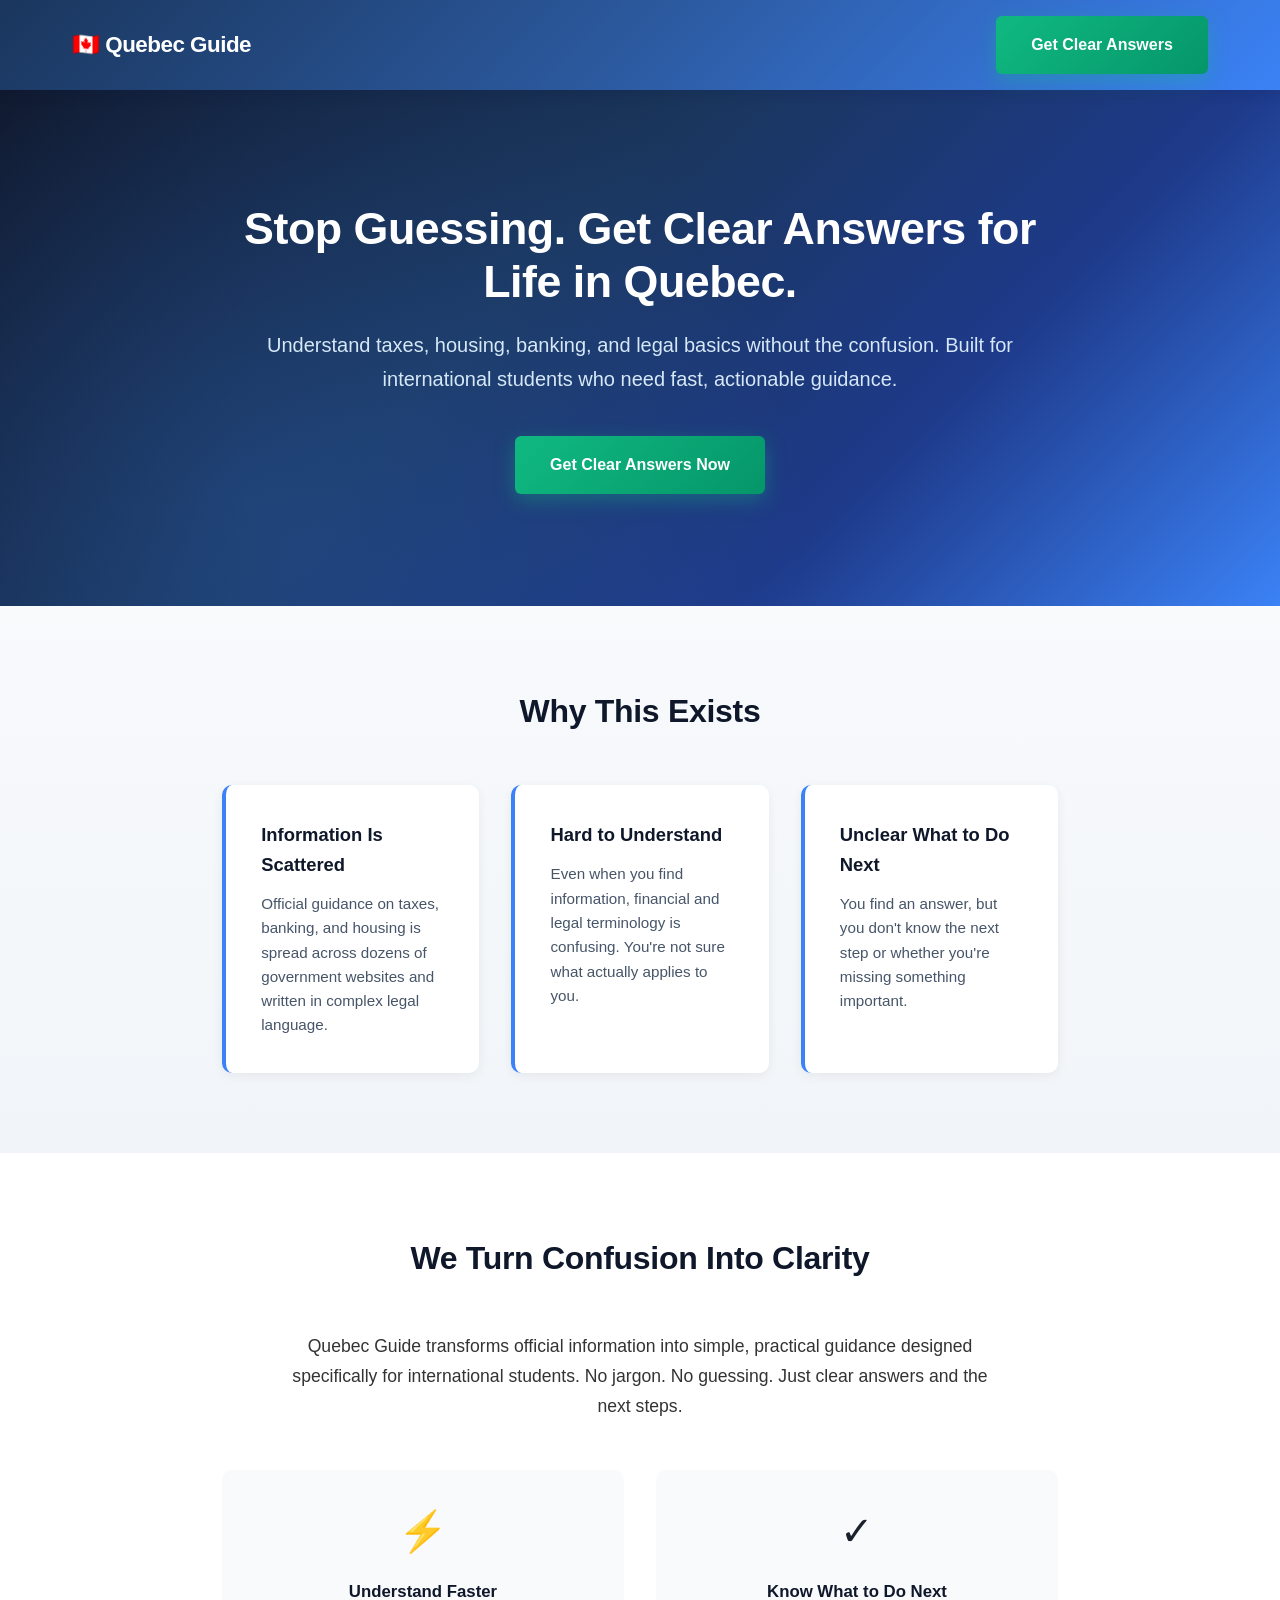
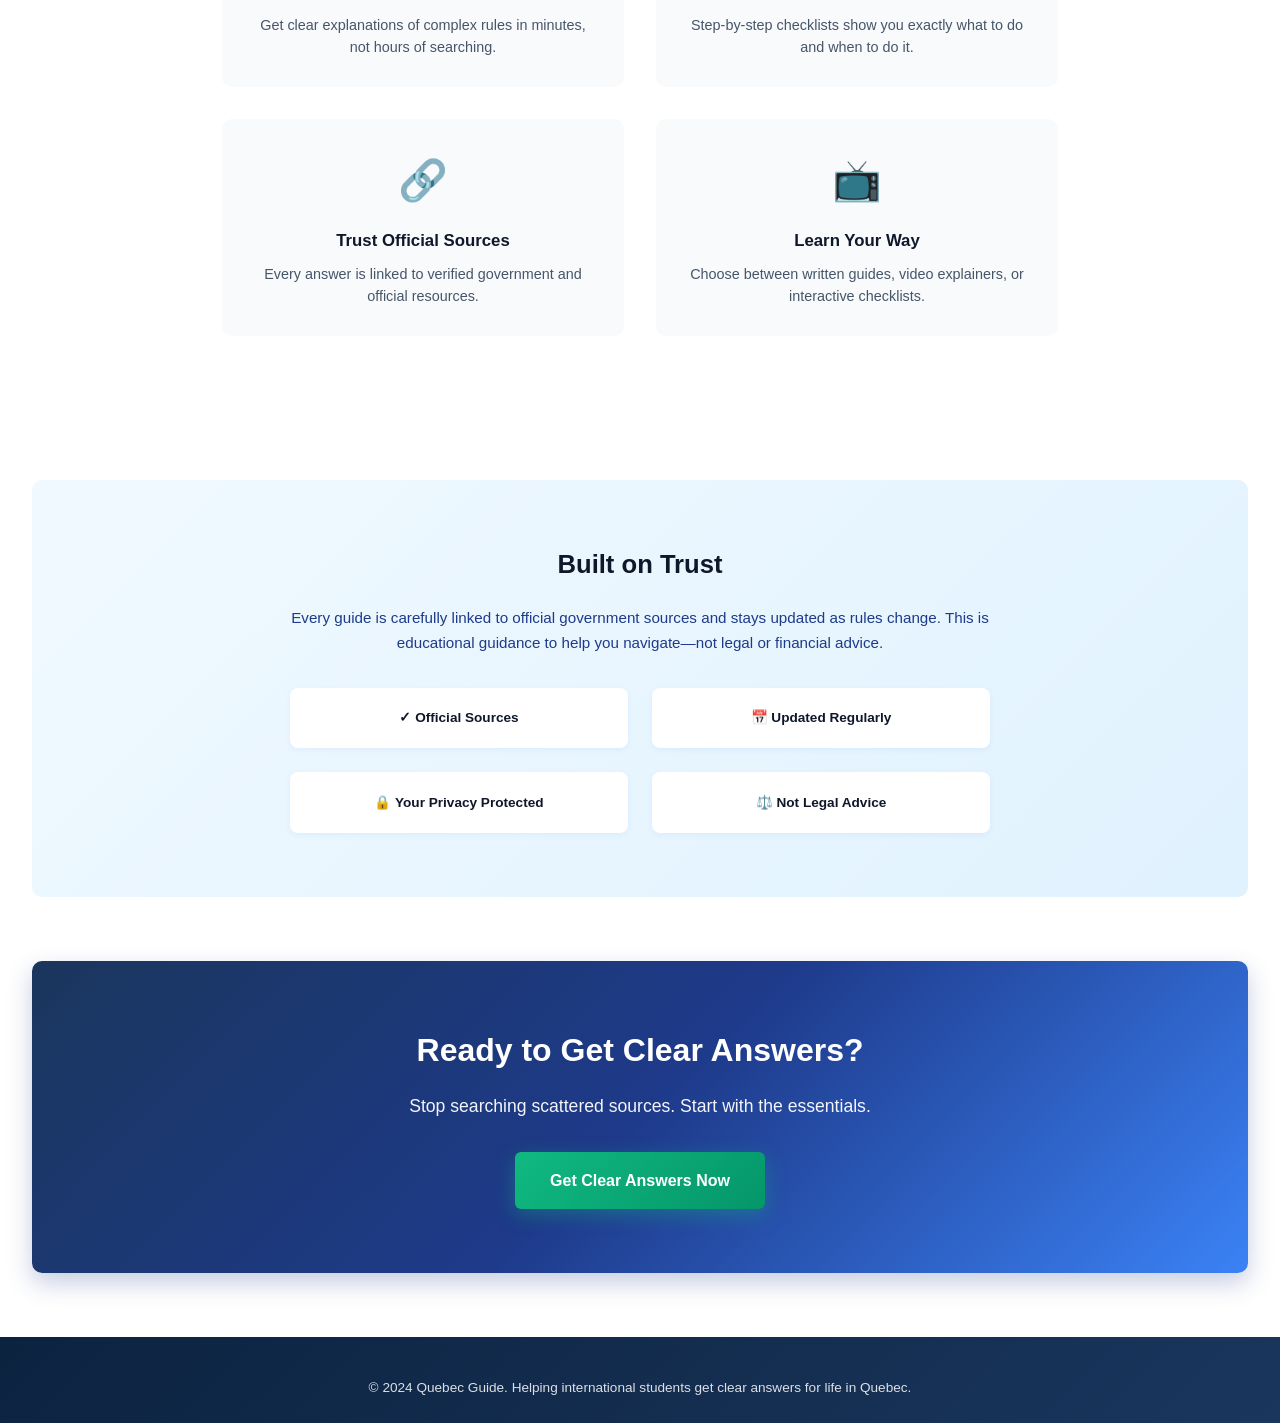
==== index.html @ c846e8fe "Configurer l'entrée GitHub Pages et documenter la publication Agent-Logs-Url: https://github.com/Feh" ====
<!DOCTYPE html>
<html lang="en">
<head>
    <meta charset="UTF-8">
    <meta name="viewport" content="width=device-width, initial-scale=1.0">
    <title>Quebec Guide - Clear Answers for International Students</title>
        <link rel="stylesheet" href="landing_page.css">

</head>
<body>
    <!-- Header -->
    <header>
        <nav>
            <div class="logo">🇨🇦 Quebec Guide</div>
            <a href="#get-started" class="cta-button">Get Clear Answers</a>
        </nav>
    </header>

    <!-- Hero Section -->
    <section class="hero">
        <div class="hero-content">
            <h1>Stop Guessing. Get Clear Answers for Life in Quebec.</h1>
            <p class="subheading">Understand taxes, housing, banking, and legal basics without the confusion. Built for international students who need fast, actionable guidance.</p>
            <a href="#get-started" class="cta-button">Get Clear Answers Now</a>
        </div>
    </section>

    <!-- Problem Section -->
    <section class="problem-section">
        <div class="container">
            <h2 class="section-heading">Why This Exists</h2>
            <div class="problem-cards">
                <div class="problem-card">
                    <h3>Information Is Scattered</h3>
                    <p>Official guidance on taxes, banking, and housing is spread across dozens of government websites and written in complex legal language.</p>
                </div>
                <div class="problem-card">
                    <h3>Hard to Understand</h3>
                    <p>Even when you find information, financial and legal terminology is confusing. You're not sure what actually applies to you.</p>
                </div>
                <div class="problem-card">
                    <h3>Unclear What to Do Next</h3>
                    <p>You find an answer, but you don't know the next step or whether you're missing something important.</p>
                </div>
            </div>
        </div>
    </section>

    <!-- Solution Section -->
    <section class="solution-section">
        <div class="container">
            <h2 class="section-heading">We Turn Confusion Into Clarity</h2>
            <div class="solution-intro">
                <p>Quebec Guide transforms official information into simple, practical guidance designed specifically for international students. No jargon. No guessing. Just clear answers and the next steps.</p>
            </div>
            <div class="benefits-grid">
                <div class="benefit-item">
                    <div class="benefit-icon">⚡</div>
                    <h4>Understand Faster</h4>
                    <p>Get clear explanations of complex rules in minutes, not hours of searching.</p>
                </div>
                <div class="benefit-item">
                    <div class="benefit-icon">✓</div>
                    <h4>Know What to Do Next</h4>
                    <p>Step-by-step checklists show you exactly what to do and when to do it.</p>
                </div>
                <div class="benefit-item">
                    <div class="benefit-icon">🔗</div>
                    <h4>Trust Official Sources</h4>
                    <p>Every answer is linked to verified government and official resources.</p>
                </div>
                <div class="benefit-item">
                    <div class="benefit-icon">📺</div>
                    <h4>Learn Your Way</h4>
                    <p>Choose between written guides, video explainers, or interactive checklists.</p>
                </div>
            </div>
        </div>
    </section>

    <!-- Trust Section -->
    <section class="trust-section">
        <div class="container">
            <h3>Built on Trust</h3>
            <div class="trust-content">
                <p>Every guide is carefully linked to official government sources and stays updated as rules change. This is educational guidance to help you navigate—not legal or financial advice.</p>
                <div class="trust-list">
                    <div class="trust-item">✓ Official Sources</div>
                    <div class="trust-item">📅 Updated Regularly</div>
                    <div class="trust-item">🔒 Your Privacy Protected</div>
                    <div class="trust-item">⚖️ Not Legal Advice</div>
                </div>
            </div>
        </div>
    </section>

    <!-- Final CTA Section -->
    <section class="final-cta-section" id="get-started">
        <div class="container">
            <h2>Ready to Get Clear Answers?</h2>
            <p>Stop searching scattered sources. Start with the essentials.</p>
            <a href="#" class="cta-button">Get Clear Answers Now</a>
        </div>
    </section>

    <!-- Footer -->
    <footer>
        <p>&copy; 2024 Quebec Guide. Helping international students get clear answers for life in Quebec.</p>
    </footer>
</body>
</html>
---- landing_page.css ----
* {
    margin: 0;
    padding: 0;
    box-sizing: border-box;
}

body {
    font-family: -apple-system, BlinkMacSystemFont, 'Segoe UI', 'Roboto', 'Oxygen', 'Ubuntu', 'Cantarell', sans-serif;
    line-height: 1.6;
    color: #1a202c;
    background: #ffffff;
}

/* Header & Navigation */
header {
    background: linear-gradient(135deg, #1a365d 0%, #2c5aa0 50%, #3b82f6 100%);
    color: white;
    padding: 1rem 0;
    position: sticky;
    top: 0;
    box-shadow: 0 4px 12px rgba(0, 20, 60, 0.12);
    z-index: 100;
}

nav {
    max-width: 1200px;
    margin: 0 auto;
    display: flex;
    justify-content: space-between;
    align-items: center;
    padding: 0 2rem;
}

.logo {
    font-size: 1.4rem;
    font-weight: 700;
    letter-spacing: -0.5px;
}

nav a {
    color: white;
    text-decoration: none;
    font-weight: 600;
    font-size: 0.9rem;
    padding: 0.7rem 1.5rem;
    background: rgba(255, 255, 255, 0.15);
    border-radius: 6px;
    transition: all 0.3s ease;
}

nav a:hover {
    background: rgba(255, 255, 255, 0.25);
    transform: translateY(-2px);
}

/* Container */
.container {
    max-width: 900px;
    margin: 0 auto;
    padding: 0 2rem;
}

/* Hero Section */
.hero {
    background: linear-gradient(135deg, #0f172a 0%, #1a365d 40%, #1e3a8a 70%, #3b82f6 100%);
    color: white;
    padding: 7rem 2rem;
    text-align: center;
    position: relative;
    overflow: hidden;
}

.hero::before {
    content: '';
    position: absolute;
    top: 0;
    left: 0;
    right: 0;
    bottom: 0;
    background: radial-gradient(circle at 20% 80%, rgba(59, 130, 246, 0.2) 0%, transparent 50%);
    pointer-events: none;
}

.hero-content {
    max-width: 800px;
    margin: 0 auto;
    position: relative;
    z-index: 1;
}

.hero h1 {
    font-size: 2.8rem;
    margin-bottom: 1.2rem;
    line-height: 1.2;
    font-weight: 800;
    letter-spacing: -0.5px;
}

.hero .subheading {
    font-size: 1.25rem;
    margin-bottom: 2.5rem;
    opacity: 0.95;
    font-weight: 400;
    line-height: 1.7;
    color: #e0f2fe;
}

.cta-button {
    display: inline-block;
    background: linear-gradient(135deg, #10b981 0%, #059669 100%);
    color: white;
    padding: 1rem 2.2rem;
    border-radius: 6px;
    text-decoration: none;
    font-weight: 700;
    transition: all 0.3s ease;
    font-size: 1rem;
    box-shadow: 0 6px 20px rgba(16, 185, 129, 0.35);
    border: none;
    cursor: pointer;
}

.cta-button:hover {
    background: linear-gradient(135deg, #059669 0%, #047857 100%);
    transform: translateY(-3px);
    box-shadow: 0 10px 28px rgba(16, 185, 129, 0.4);
}

/* Problem Section */
.problem-section {
    padding: 5rem 2rem;
    background: linear-gradient(180deg, #f8fafc 0%, #f1f5f9 100%);
}

.section-heading {
    font-size: 2rem;
    margin-bottom: 3rem;
    text-align: center;
    color: #0f172a;
    font-weight: 800;
    letter-spacing: -0.3px;
}

.problem-cards {
    display: grid;
    grid-template-columns: repeat(3, 1fr);
    gap: 2rem;
}

.problem-card {
    background: white;
    padding: 2.2rem;
    border-radius: 10px;
    box-shadow: 0 3px 12px rgba(0, 0, 0, 0.06);
    border-left: 4px solid #3b82f6;
    transition: all 0.3s ease;
}

.problem-card:hover {
    transform: translateY(-5px);
    box-shadow: 0 8px 20px rgba(59, 130, 246, 0.12);
}

.problem-card h3 {
    color: #0f172a;
    margin-bottom: 0.8rem;
    font-size: 1.15rem;
    font-weight: 700;
}

.problem-card p {
    color: #475569;
    font-size: 0.95rem;
    line-height: 1.6;
}

/* Solution Section */
.solution-section {
    padding: 5rem 2rem;
    background: white;
}

.solution-intro {
    max-width: 700px;
    margin: 0 auto 3rem;
    text-align: center;
}

.solution-intro p {
    font-size: 1.1rem;
    color: #333;
    line-height: 1.7;
    margin-bottom: 1.5rem;
}

.benefits-grid {
    display: grid;
    grid-template-columns: repeat(2, 1fr);
    gap: 2rem;
    margin-top: 3rem;
}

.benefit-item {
    text-align: center;
    padding: 1.8rem;
    background: #f8fafc;
    border-radius: 10px;
    transition: all 0.3s ease;
}

.benefit-item:hover {
    background: #f1f5f9;
    transform: translateY(-3px);
}

.benefit-icon {
    font-size: 2.5rem;
    margin-bottom: 1rem;
    display: inline-block;
}

.benefit-item h4 {
    color: #0f172a;
    margin-bottom: 0.6rem;
    font-size: 1.05rem;
    font-weight: 700;
}

.benefit-item p {
    color: #475569;
    font-size: 0.9rem;
    line-height: 1.5;
}

/* Trust Section */
.trust-section {
    padding: 4rem 2rem;
    background: linear-gradient(135deg, #f0f9ff 0%, #e0f2fe 100%);
    border-radius: 10px;
    margin: 4rem 2rem;
    text-align: center;
}

.trust-section h3 {
    color: #0f172a;
    margin-bottom: 1.2rem;
    font-size: 1.6rem;
    font-weight: 800;
}

.trust-content {
    max-width: 700px;
    margin: 0 auto;
}

.trust-content p {
    color: #1e3a8a;
    font-size: 0.95rem;
    line-height: 1.7;
    margin-bottom: 1.2rem;
}

.trust-list {
    display: grid;
    grid-template-columns: repeat(2, 1fr);
    gap: 1.5rem;
    margin-top: 2rem;
}

.trust-item {
    background: white;
    padding: 1.2rem;
    border-radius: 8px;
    font-size: 0.85rem;
    font-weight: 600;
    color: #0f172a;
    box-shadow: 0 2px 6px rgba(59, 130, 246, 0.08);
}

/* Final CTA Section */
.final-cta-section {
    padding: 4rem 2rem;
    background: linear-gradient(135deg, #1a365d 0%, #1e3a8a 50%, #3b82f6 100%);
    color: white;
    text-align: center;
    border-radius: 10px;
    margin: 4rem 2rem;
    box-shadow: 0 10px 25px rgba(30, 58, 138, 0.25);
}

.final-cta-section h2 {
    font-size: 2rem;
    margin-bottom: 1rem;
    font-weight: 800;
}

.final-cta-section p {
    font-size: 1.1rem;
    margin-bottom: 2rem;
    opacity: 0.95;
}

/* Footer */
footer {
    background: linear-gradient(135deg, #0c2340 0%, #1a365d 100%);
    color: white;
    padding: 2.5rem 2rem 1.5rem;
    text-align: center;
}

footer p {
    font-size: 0.85rem;
    opacity: 0.85;
}

/* Responsive Design */
@media (max-width: 768px) {
    .hero h1 {
        font-size: 1.8rem;
    }

    .hero .subheading {
        font-size: 1rem;
    }

    .section-heading {
        font-size: 1.5rem;
    }

    .problem-cards {
        grid-template-columns: 1fr;
        gap: 1.5rem;
    }

    .benefits-grid {
        grid-template-columns: 1fr;
        gap: 1.5rem;
    }

    .trust-section {
        margin: 2rem 1rem;
    }

    .final-cta-section {
        margin: 2rem 1rem;
    }

    .final-cta-section h2 {
        font-size: 1.5rem;
    }
}

@media (max-width: 480px) {
    nav {
        padding: 0 1rem;
    }

    .logo {
        font-size: 1.1rem;
    }

    nav a {
        padding: 0.5rem 1rem;
        font-size: 0.8rem;
    }

    .hero {
        padding: 3.5rem 1rem;
    }

    .hero h1 {
        font-size: 1.4rem;
    }

    .hero .subheading {
        font-size: 0.95rem;
    }

    .cta-button {
        padding: 0.9rem 1.5rem;
        font-size: 0.9rem;
    }

    .problem-section,
    .solution-section,
    .trust-section,
    .final-cta-section {
        padding: 3rem 1rem;
    }

    .section-heading {
        font-size: 1.3rem;
        margin-bottom: 2rem;
    }
}
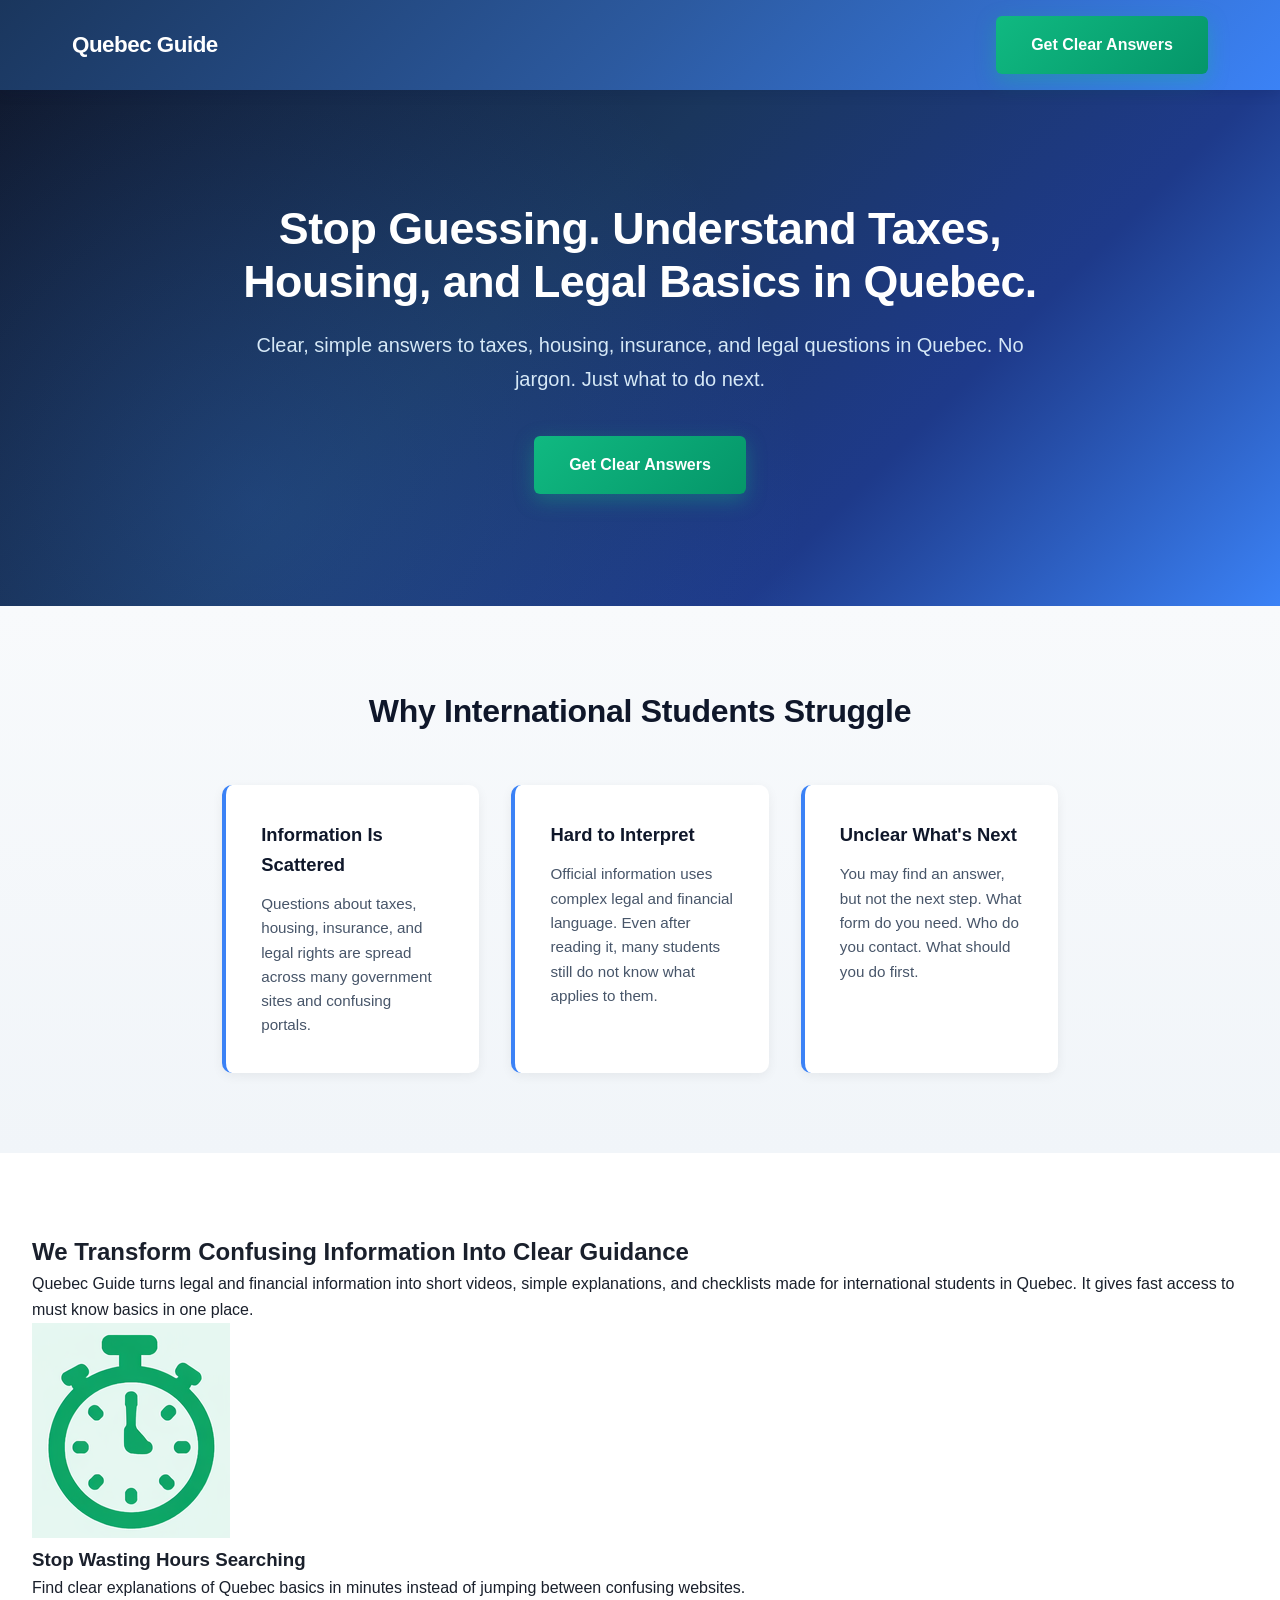
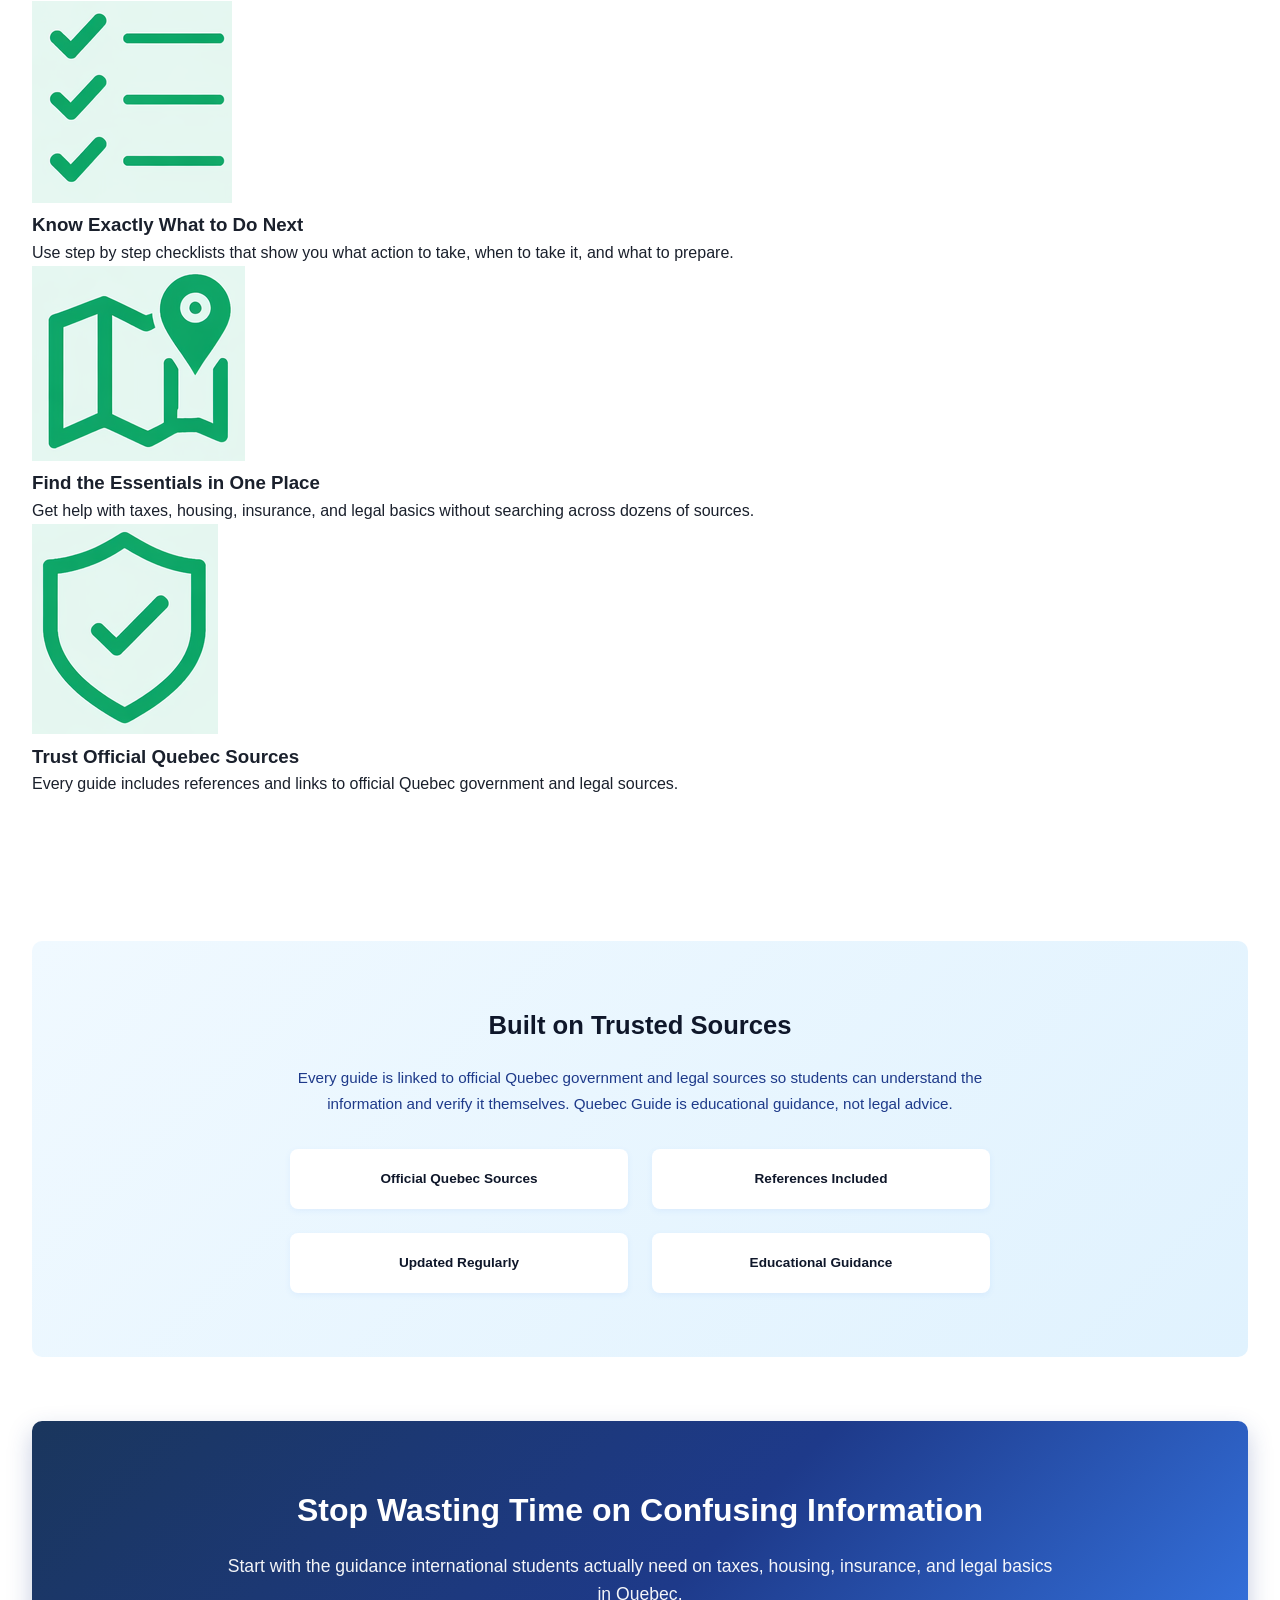
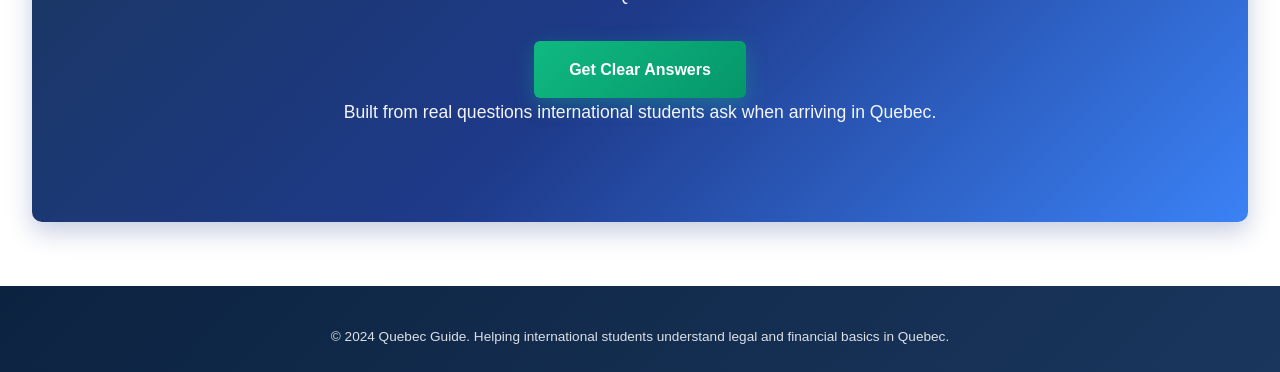
==== commit d3785202: "Update index.html" ====
--- a/index.html
+++ b/index.html
@@ -3,15 +3,14 @@
 <head>
     <meta charset="UTF-8">
     <meta name="viewport" content="width=device-width, initial-scale=1.0">
-    <title>Quebec Guide - Clear Answers for International Students</title>
-        <link rel="stylesheet" href="landing_page.css">
-
+    <title>Quebec Guide - Understand Taxes, Housing, and Legal Basics</title>
+    <link rel="stylesheet" href="landing_page.css">
 </head>
 <body>
     <!-- Header -->
     <header>
         <nav>
-            <div class="logo">🇨🇦 Quebec Guide</div>
+            <div class="logo">Quebec Guide</div>
             <a href="#get-started" class="cta-button">Get Clear Answers</a>
         </nav>
     </header>
@@ -19,28 +18,28 @@
     <!-- Hero Section -->
     <section class="hero">
         <div class="hero-content">
-            <h1>Stop Guessing. Get Clear Answers for Life in Quebec.</h1>
-            <p class="subheading">Understand taxes, housing, banking, and legal basics without the confusion. Built for international students who need fast, actionable guidance.</p>
-            <a href="#get-started" class="cta-button">Get Clear Answers Now</a>
+            <h1>Stop Guessing. Understand Taxes, Housing, and Legal Basics in Quebec.</h1>
+            <p class="subheading">Clear, simple answers to taxes, housing, insurance, and legal questions in Quebec. No jargon. Just what to do next.</p>
+            <a href="#get-started" class="cta-button">Get Clear Answers</a>
         </div>
     </section>
 
     <!-- Problem Section -->
     <section class="problem-section">
         <div class="container">
-            <h2 class="section-heading">Why This Exists</h2>
+            <h2 class="section-heading">Why International Students Struggle</h2>
             <div class="problem-cards">
                 <div class="problem-card">
                     <h3>Information Is Scattered</h3>
-                    <p>Official guidance on taxes, banking, and housing is spread across dozens of government websites and written in complex legal language.</p>
+                    <p>Questions about taxes, housing, insurance, and legal rights are spread across many government sites and confusing portals.</p>
                 </div>
                 <div class="problem-card">
-                    <h3>Hard to Understand</h3>
-                    <p>Even when you find information, financial and legal terminology is confusing. You're not sure what actually applies to you.</p>
+                    <h3>Hard to Interpret</h3>
+                    <p>Official information uses complex legal and financial language. Even after reading it, many students still do not know what applies to them.</p>
                 </div>
                 <div class="problem-card">
-                    <h3>Unclear What to Do Next</h3>
-                    <p>You find an answer, but you don't know the next step or whether you're missing something important.</p>
+                    <h3>Unclear What's Next</h3>
+                    <p>You may find an answer, but not the next step. What form do you need. Who do you contact. What should you do first.</p>
                 </div>
             </div>
         </div>
@@ -48,32 +47,53 @@
 
     <!-- Solution Section -->
     <section class="solution-section">
-        <div class="container">
-            <h2 class="section-heading">We Turn Confusion Into Clarity</h2>
-            <div class="solution-intro">
-                <p>Quebec Guide transforms official information into simple, practical guidance designed specifically for international students. No jargon. No guessing. Just clear answers and the next steps.</p>
-            </div>
-            <div class="benefits-grid">
-                <div class="benefit-item">
-                    <div class="benefit-icon">⚡</div>
-                    <h4>Understand Faster</h4>
-                    <p>Get clear explanations of complex rules in minutes, not hours of searching.</p>
-                </div>
-                <div class="benefit-item">
-                    <div class="benefit-icon">✓</div>
-                    <h4>Know What to Do Next</h4>
-                    <p>Step-by-step checklists show you exactly what to do and when to do it.</p>
-                </div>
-                <div class="benefit-item">
-                    <div class="benefit-icon">🔗</div>
-                    <h4>Trust Official Sources</h4>
-                    <p>Every answer is linked to verified government and official resources.</p>
-                </div>
-                <div class="benefit-item">
-                    <div class="benefit-icon">📺</div>
-                    <h4>Learn Your Way</h4>
-                    <p>Choose between written guides, video explainers, or interactive checklists.</p>
-                </div>
+        <div class="solution-shell">
+            <h2 class="solution-heading">We Transform Confusing Information Into Clear Guidance</h2>
+
+            <p class="solution-subtext">
+                Quebec Guide turns legal and financial information into short videos, simple explanations, and checklists made for international students in Quebec. It gives fast access to must know basics in one place.
+            </p>
+
+            <div class="solution-grid">
+                <article class="solution-feature-card">
+                    <div class="solution-icon-wrap">
+                        <img src="assets/icon-stopwatch.png" alt="Stopwatch icon" class="solution-icon-img">
+                    </div>
+                    <h3 class="solution-feature-title">Stop Wasting Hours Searching</h3>
+                    <p class="solution-feature-text">
+                        Find clear explanations of Quebec basics in minutes instead of jumping between confusing websites.
+                    </p>
+                </article>
+
+                <article class="solution-feature-card">
+                    <div class="solution-icon-wrap">
+                        <img src="assets/icon-checklist.png" alt="Checklist icon" class="solution-icon-img">
+                    </div>
+                    <h3 class="solution-feature-title">Know Exactly What to Do Next</h3>
+                    <p class="solution-feature-text">
+                        Use step by step checklists that show you what action to take, when to take it, and what to prepare.
+                    </p>
+                </article>
+
+                <article class="solution-feature-card">
+                    <div class="solution-icon-wrap">
+                        <img src="assets/icon-map.png" alt="Map icon" class="solution-icon-img">
+                    </div>
+                    <h3 class="solution-feature-title">Find the Essentials in One Place</h3>
+                    <p class="solution-feature-text">
+                        Get help with taxes, housing, insurance, and legal basics without searching across dozens of sources.
+                    </p>
+                </article>
+
+                <article class="solution-feature-card">
+                    <div class="solution-icon-wrap">
+                        <img src="assets/icon-shield.png" alt="Shield icon" class="solution-icon-img">
+                    </div>
+                    <h3 class="solution-feature-title">Trust Official Quebec Sources</h3>
+                    <p class="solution-feature-text">
+                        Every guide includes references and links to official Quebec government and legal sources.
+                    </p>
+                </article>
             </div>
         </div>
     </section>
@@ -81,14 +101,14 @@
     <!-- Trust Section -->
     <section class="trust-section">
         <div class="container">
-            <h3>Built on Trust</h3>
+            <h3>Built on Trusted Sources</h3>
             <div class="trust-content">
-                <p>Every guide is carefully linked to official government sources and stays updated as rules change. This is educational guidance to help you navigate—not legal or financial advice.</p>
+                <p>Every guide is linked to official Quebec government and legal sources so students can understand the information and verify it themselves. Quebec Guide is educational guidance, not legal advice.</p>
                 <div class="trust-list">
-                    <div class="trust-item">✓ Official Sources</div>
-                    <div class="trust-item">📅 Updated Regularly</div>
-                    <div class="trust-item">🔒 Your Privacy Protected</div>
-                    <div class="trust-item">⚖️ Not Legal Advice</div>
+                    <div class="trust-item">Official Quebec Sources</div>
+                    <div class="trust-item">References Included</div>
+                    <div class="trust-item">Updated Regularly</div>
+                    <div class="trust-item">Educational Guidance</div>
                 </div>
             </div>
         </div>
@@ -97,15 +117,16 @@
     <!-- Final CTA Section -->
     <section class="final-cta-section" id="get-started">
         <div class="container">
-            <h2>Ready to Get Clear Answers?</h2>
-            <p>Stop searching scattered sources. Start with the essentials.</p>
-            <a href="#" class="cta-button">Get Clear Answers Now</a>
+            <h2>Stop Wasting Time on Confusing Information</h2>
+            <p>Start with the guidance international students actually need on taxes, housing, insurance, and legal basics in Quebec.</p>
+            <a href="#" class="cta-button">Get Clear Answers</a>
+            <p class="validation-text">Built from real questions international students ask when arriving in Quebec.</p>
         </div>
     </section>
 
     <!-- Footer -->
     <footer>
-        <p>&copy; 2024 Quebec Guide. Helping international students get clear answers for life in Quebec.</p>
+        <p>&copy; 2024 Quebec Guide. Helping international students understand legal and financial basics in Quebec.</p>
     </footer>
 </body>
 </html>
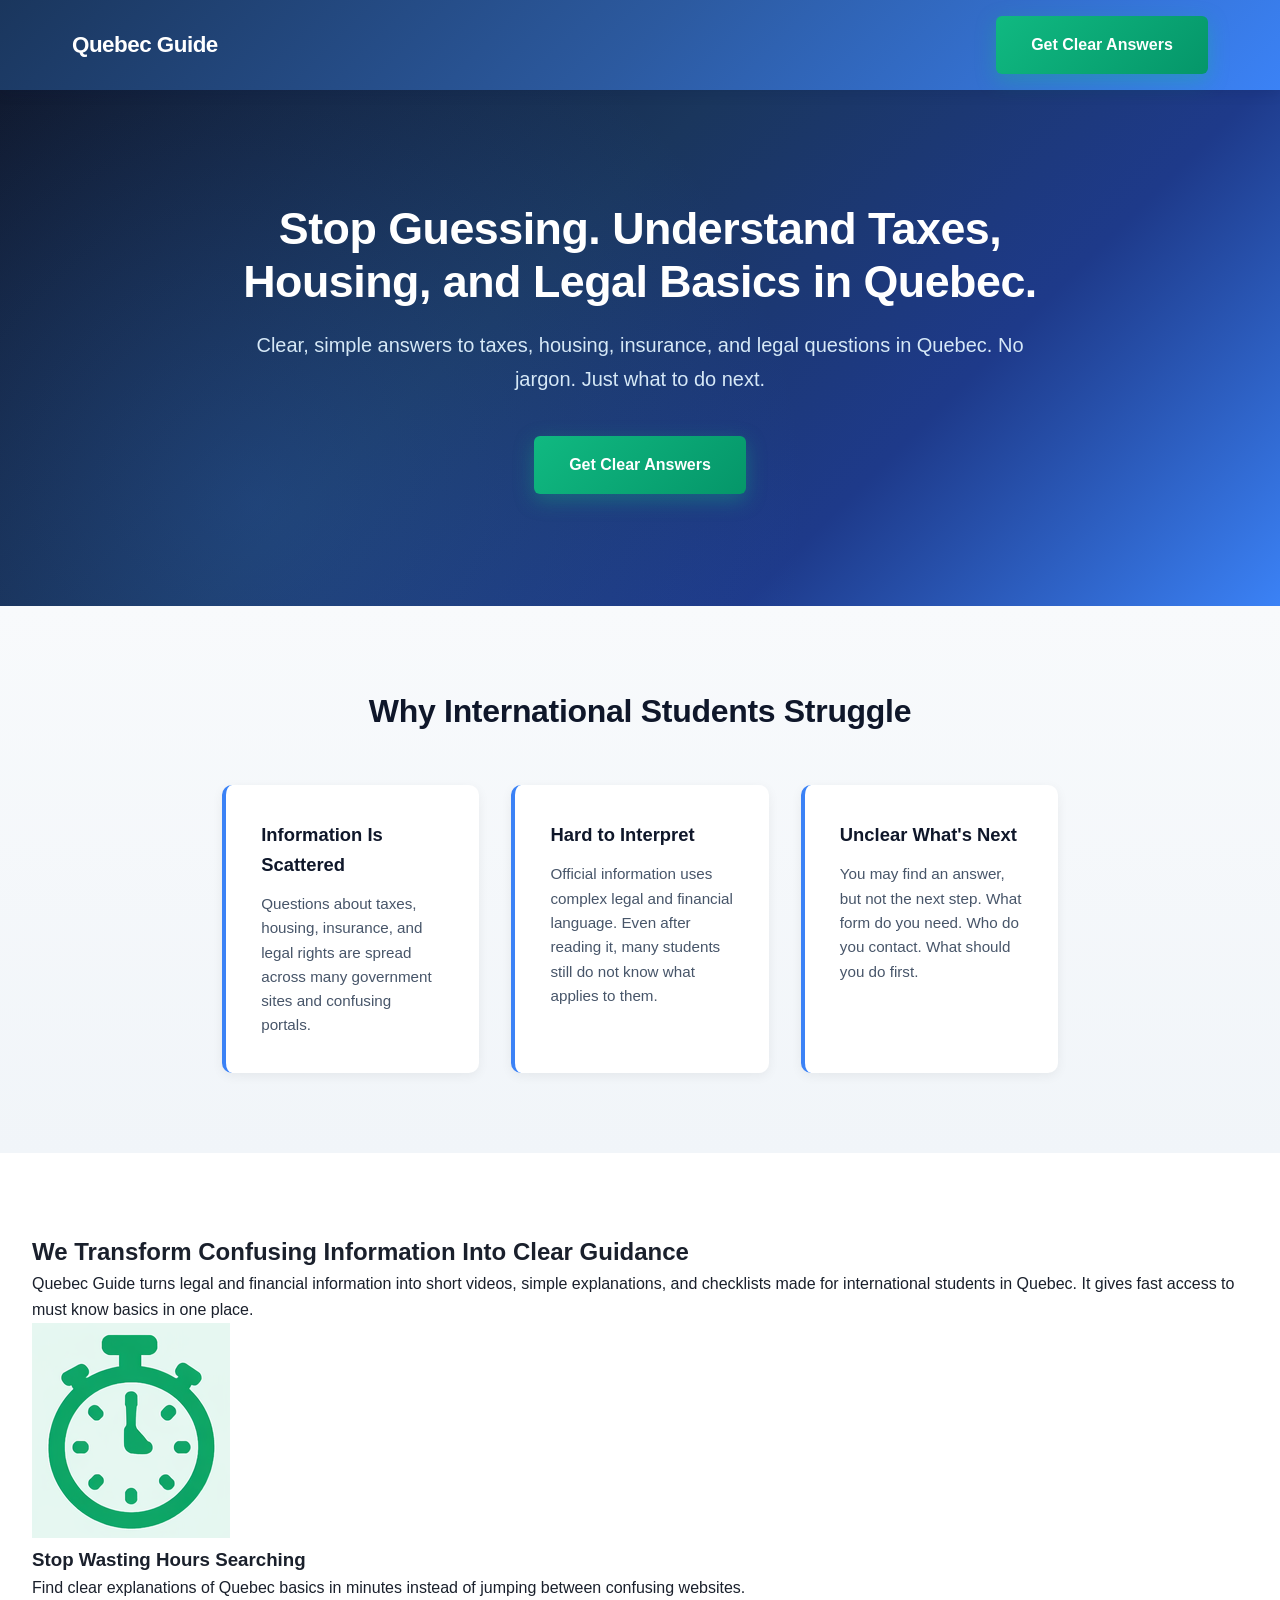
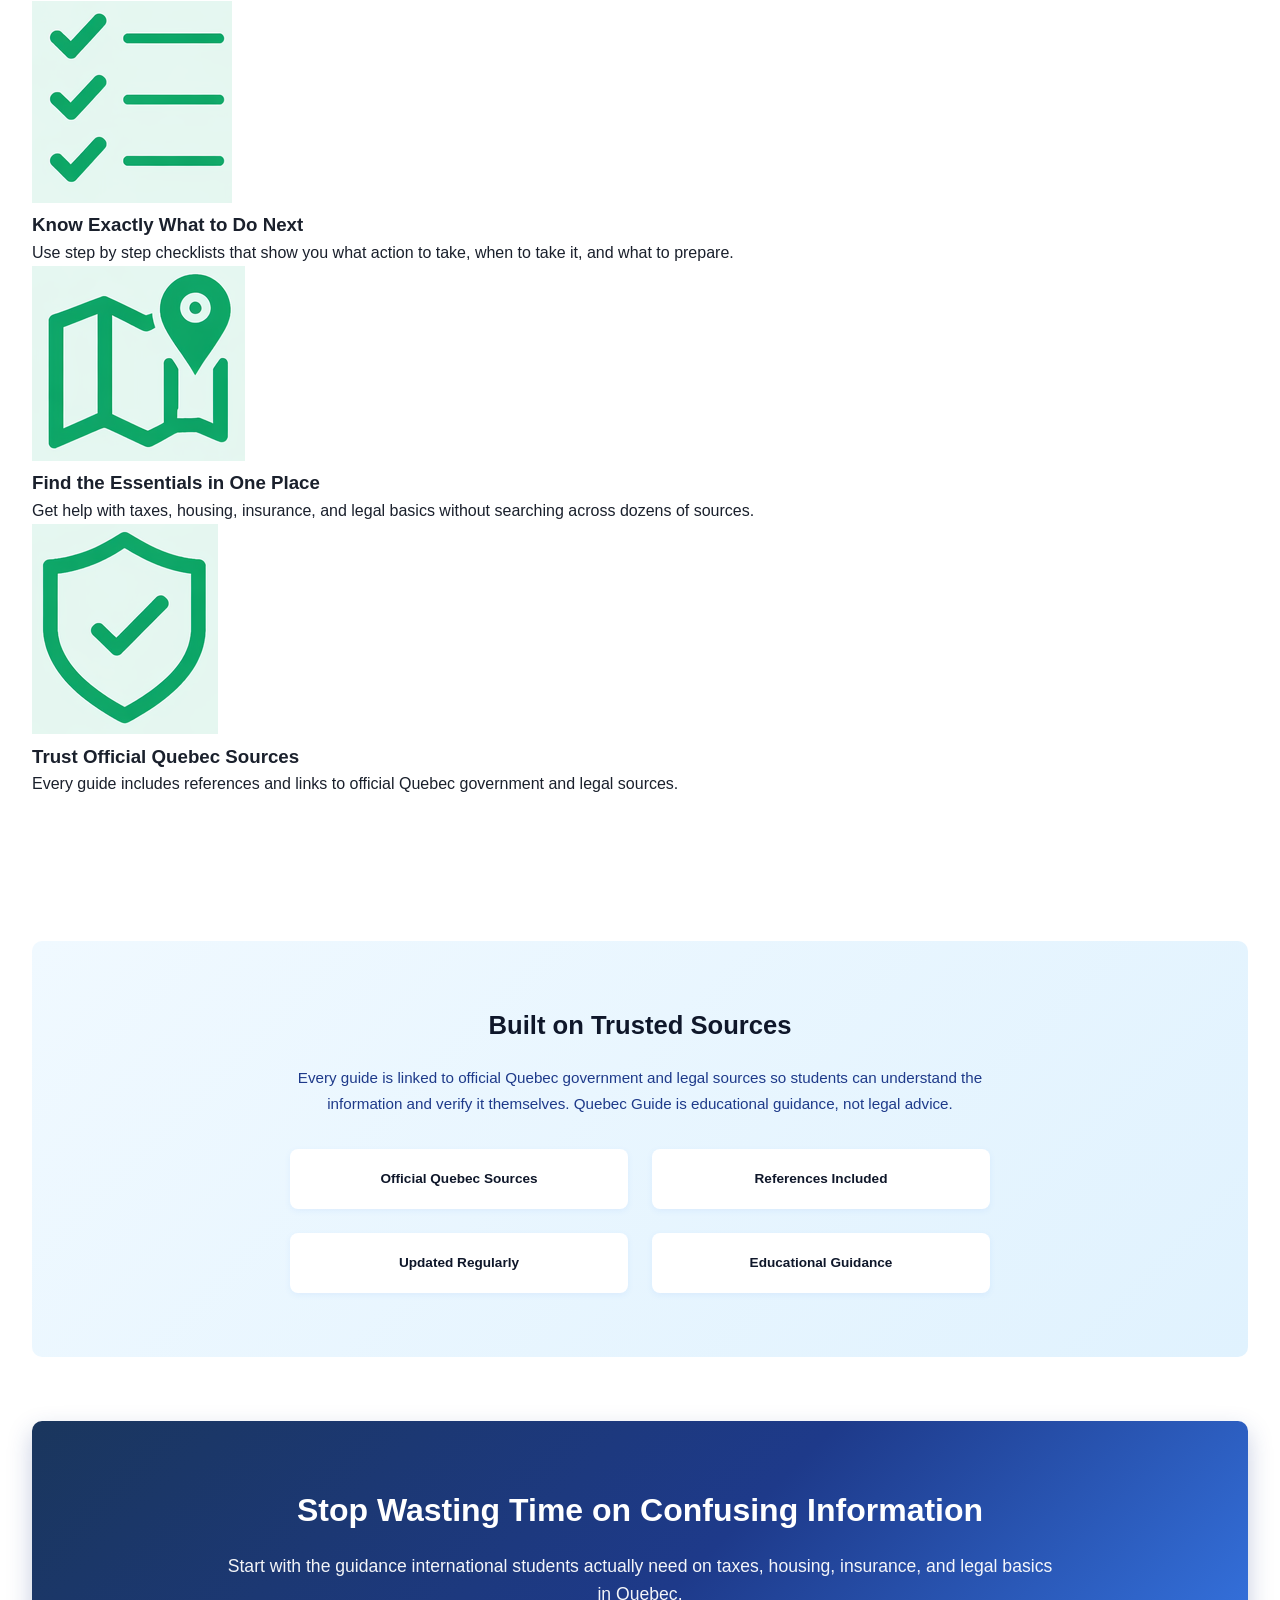
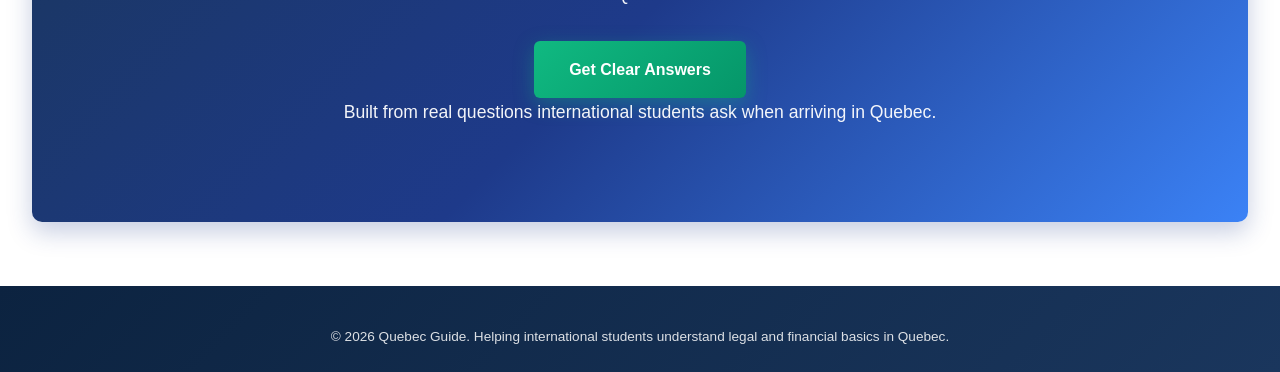
==== commit fc2084f6: "Update copyright year in footer to 2026" ====
--- a/index.html
+++ b/index.html
@@ -126,7 +126,7 @@
 
     <!-- Footer -->
     <footer>
-        <p>&copy; 2024 Quebec Guide. Helping international students understand legal and financial basics in Quebec.</p>
+        <p>&copy; 2026 Quebec Guide. Helping international students understand legal and financial basics in Quebec.</p>
     </footer>
 </body>
 </html>
